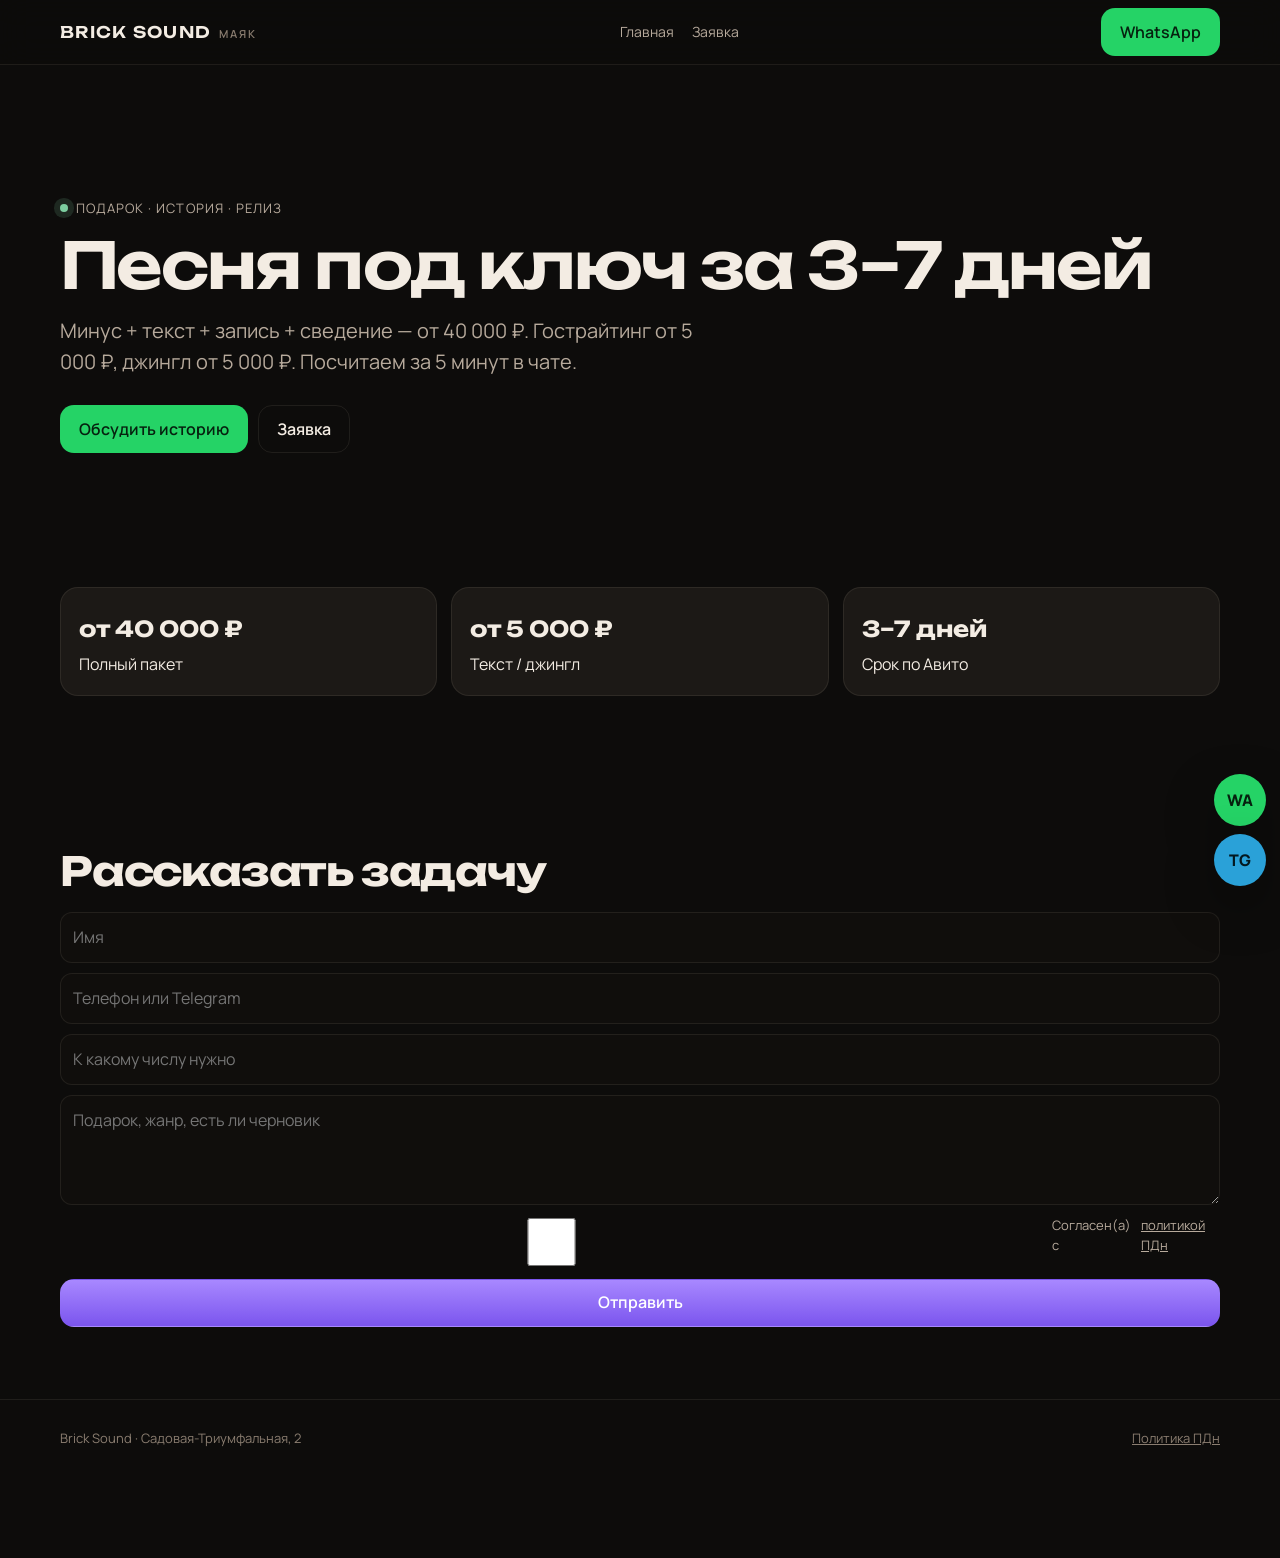
==== pesnya-pod-klyuch.html @ 41136cc1 "Add files via upload" ====
<!DOCTYPE html>
<html lang="ru">
<head>
  <meta charset="utf-8">
  <meta name="viewport" content="width=device-width,initial-scale=1">
  <title>Песня под ключ за 3–7 дней — Brick Sound</title>
  <meta name="description" content="Песня под ключ от 40 000 ₽: минус, текст, запись и сведение. Студия у метро Маяковская, срок 3–7 дней.">
  <link rel="canonical" href="https://bricksound.ru/pesnya-pod-klyuch.html">
  <meta property="og:image" content="img/og.jpg">
  <link rel="icon" href="img/favicon.png">
  <link href="https://fonts.googleapis.com/css2?family=Manrope:wght@400;600;700&family=Unbounded:wght@600&display=swap" rel="stylesheet">
  <link rel="stylesheet" href="css/style.css">
</head>
<body>
<header class="header"><div class="wrap header-inner">
  <a class="logo" href="index.html">BRICK SOUND <span>МАЯК</span></a>
  <nav class="nav"><a href="index.html">Главная</a><a href="#lead">Заявка</a></nav>
  <a class="btn btn-wa nav-cta" data-wa href="#">WhatsApp</a>
  <button class="burger" aria-label="Меню">☰</button>
</div></header>
<main>
  <section class="landing-hero wrap">
    <p class="kicker"><i></i> подарок · история · релиз</p>
    <h1>Песня под ключ за 3–7 дней</h1>
    <p class="lead">Минус + текст + запись + сведение — от 40 000 ₽. Гострайтинг от 5 000 ₽, джингл от 5 000 ₽. Посчитаем за 5 минут в чате.</p>
    <div class="hero-actions">
      <a class="btn btn-wa" data-wa href="#">Обсудить историю</a>
      <a class="btn btn-ghost" href="#lead">Заявка</a>
    </div>
  </section>
  <section class="wrap grid-3">
    <div class="pack"><strong>от 40 000 ₽</strong>Полный пакет</div>
    <div class="pack"><strong>от 5 000 ₽</strong>Текст / джингл</div>
    <div class="pack"><strong>3–7 дней</strong>Срок по Авито</div>
  </section>
  <section id="lead" class="wrap">
    <h2 class="sec-title">Рассказать задачу</h2>
    <form id="lead-form">
      <input class="hp" name="company" tabindex="-1" autocomplete="off">
      <input name="name" required placeholder="Имя">
      <input name="contact" required placeholder="Телефон или Telegram">
      <input type="hidden" name="service" value="Песня под ключ">
      <input name="when" placeholder="К какому числу нужно">
      <textarea name="comment" placeholder="Подарок, жанр, есть ли черновик"></textarea>
      <label class="check"><input type="checkbox" name="agree" required> Согласен(а) с <a href="privacy.html">политикой ПДн</a></label>
      <button class="btn btn-accent" type="submit">Отправить</button>
    </form>
    <div class="form-ok"><p>Напишите в WhatsApp — ответим быстрее.</p><a class="btn btn-wa" data-wa-msg href="#">Открыть WhatsApp</a></div>
  </section>
</main>
<footer><div class="wrap foot"><div>Brick Sound · Садовая-Триумфальная, 2</div><div><a href="privacy.html">Политика ПДн</a></div></div></footer>
<div class="sticky-msg"><a class="wa" data-wa href="#">WA</a><a class="tg" data-tg href="#">TG</a></div>
<script src="js/config.js"></script><script src="js/main.js"></script>
</body></html>
---- css/style.css ----
:root{
  --bg:#0d0c0b;
  --bg-2:#151311;
  --bg-3:#1c1916;
  --card:#1a1714;
  --line:rgba(255,236,214,.08);
  --text:#f3ece3;
  --muted:#b7aa9c;
  --dim:#8a7d70;
  --accent:#b48aff;
  --accent-2:#8d6bff;
  --brick:#c56b4a;
  --ok:#7dcea0;
  --wa:#25d366;
  --tg:#2aa1d8;
  --radius:18px;
  --shadow:0 20px 50px rgba(0,0,0,.35);
  --max:1160px;
  --font:"Manrope",system-ui,sans-serif;
  --display:"Unbounded","Manrope",sans-serif;
}
*{box-sizing:border-box}
html{scroll-behavior:smooth}
html,body{margin:0;padding:0;background:var(--bg);color:var(--text);font-family:var(--font);line-height:1.55}
img{max-width:100%;display:block}
a{color:inherit}
button,input,select,textarea{font:inherit}
.wrap{width:min(var(--max),calc(100% - 32px));margin:0 auto}
.skip{position:absolute;left:-999px;top:0}
.skip:focus{left:12px;top:12px;background:#fff;color:#000;padding:8px 12px;z-index:80}

/* header */
.header{position:sticky;top:0;z-index:40;backdrop-filter:blur(16px);background:rgba(13,12,11,.72);border-bottom:1px solid var(--line)}
.header-inner{display:flex;align-items:center;justify-content:space-between;min-height:64px;gap:16px}
.logo{display:flex;align-items:baseline;gap:8px;text-decoration:none;font-family:var(--display);letter-spacing:.08em;font-weight:600}
.logo b{color:var(--accent)}
.logo span{font-size:11px;letter-spacing:.18em;color:var(--dim);font-family:var(--font)}
.nav{display:flex;gap:18px;align-items:center}
.nav a{text-decoration:none;color:var(--muted);font-size:14px}
.nav a:hover{color:var(--text)}
.nav-cta{display:none}
.burger{display:none;width:44px;height:44px;border:1px solid var(--line);border-radius:12px;background:transparent;color:var(--text)}

/* hero */
.hero{position:relative;min-height:100svh;display:grid;align-items:end;overflow:hidden}
.hero-bg{position:absolute;inset:0}
.hero-bg img{width:100%;height:100%;object-fit:cover;filter:saturate(1.05) contrast(1.05)}
.hero-bg::after{content:"";position:absolute;inset:0;background:linear-gradient(180deg,rgba(13,12,11,.25) 0%,rgba(13,12,11,.55) 45%,rgba(13,12,11,.92) 100%)}
.hero-content{position:relative;padding:120px 0 56px}
.kicker{display:inline-flex;gap:8px;align-items:center;color:var(--muted);font-size:13px;letter-spacing:.08em;text-transform:uppercase;margin-bottom:14px}
.kicker i{width:8px;height:8px;border-radius:50%;background:var(--ok);box-shadow:0 0 0 6px rgba(125,206,160,.15)}
h1,.h1{font-family:var(--display);font-weight:600;letter-spacing:-.03em;line-height:1.05;font-size:clamp(32px,6vw,64px);margin:0 0 16px}
.lead{max-width:640px;color:var(--muted);font-size:clamp(16px,2vw,20px);margin:0 0 28px}
.hero-actions{display:flex;flex-wrap:wrap;gap:10px;margin-bottom:22px}
.pills{display:flex;flex-wrap:wrap;gap:8px}
.pill{border:1px solid var(--line);background:rgba(255,255,255,.04);border-radius:999px;padding:8px 12px;font-size:13px;color:var(--muted)}

/* buttons */
.btn{display:inline-flex;align-items:center;justify-content:center;gap:8px;min-height:48px;padding:0 18px;border-radius:14px;text-decoration:none;border:1px solid transparent;cursor:pointer;font-weight:600;transition:.2s transform,.2s background}
.btn:active{transform:translateY(1px)}
.btn-wa{background:var(--wa);color:#06210f}
.btn-ghost{background:transparent;border-color:var(--line);color:var(--text)}
.btn-light{background:var(--text);color:#161311}
.btn-accent{background:linear-gradient(180deg,#a888ff,#7b55ee);color:#fff}
.btn-block{width:100%}

/* sections */
section{padding:72px 0}
.sec-title{font-family:var(--display);font-size:clamp(24px,4vw,40px);margin:0 0 10px;letter-spacing:-.03em}
.sec-sub{color:var(--muted);margin:0 0 28px;max-width:620px}
.clients{display:flex;flex-wrap:wrap;gap:8px 10px}
.client{border:1px solid var(--line);border-radius:999px;padding:8px 12px;color:var(--muted);font-size:13px;background:rgba(255,255,255,.03)}

.grid-3,.grid-2,.cards-6{display:grid;gap:14px}
.cards-6{grid-template-columns:repeat(3,1fr)}
.grid-3{grid-template-columns:repeat(3,1fr)}
.grid-2{grid-template-columns:repeat(2,1fr)}
.card{background:var(--card);border:1px solid var(--line);border-radius:var(--radius);overflow:hidden;box-shadow:var(--shadow)}
.card img{width:100%;height:180px;object-fit:cover}
.card-body{padding:16px 16px 18px}
.card h3{margin:0 0 8px;font-size:20px;font-family:var(--display);letter-spacing:-.02em}
.price{color:var(--accent);font-weight:700;margin:0 0 10px}
.card ul{margin:0 0 14px;padding-left:18px;color:var(--muted)}
.card li{margin:4px 0}

.pack{padding:18px;background:var(--bg-3);border:1px solid var(--line);border-radius:var(--radius)}
.pack strong{display:block;font-size:22px;margin:6px 0;font-family:var(--display)}
.note{font-size:13px;color:var(--dim)}

.gallery{display:grid;grid-template-columns:2fr 1fr 1fr;grid-template-rows:180px 180px;gap:8px}
.gallery a{display:block;overflow:hidden;border-radius:14px;background:#000}
.gallery img{width:100%;height:100%;object-fit:cover;transition:.4s transform}
.gallery a:hover img{transform:scale(1.04)}
.gallery a:first-child{grid-row:1/3}
.equip{display:flex;flex-wrap:wrap;gap:8px;margin-top:18px}
.equip span{background:rgba(180,138,255,.08);border:1px solid rgba(180,138,255,.18);color:#ddd2ff;border-radius:999px;padding:7px 11px;font-size:13px}

.works{display:grid;grid-template-columns:repeat(4,1fr);gap:12px}
.work{position:relative;border-radius:16px;overflow:hidden;min-height:220px;background:#111;border:1px solid var(--line)}
.work img{width:100%;height:220px;object-fit:cover;opacity:.9}
.work figcaption{position:absolute;left:0;right:0;bottom:0;padding:14px;background:linear-gradient(transparent,rgba(0,0,0,.78));font-size:13px}
.work button{position:absolute;right:12px;top:12px;width:44px;height:44px;border-radius:50%;border:0;background:rgba(255,255,255,.92);cursor:pointer}

.reviews{display:grid;grid-template-columns:repeat(3,1fr);gap:12px}
.review{padding:18px;background:var(--bg-3);border-radius:var(--radius);border:1px solid var(--line)}
.review header{display:flex;justify-content:space-between;gap:8px;margin-bottom:8px;color:var(--muted);font-size:13px}
.stars{color:#f0c36a;letter-spacing:2px}

.map-grid{display:grid;grid-template-columns:1fr 1.15fr;gap:16px;align-items:stretch}
.map-card iframe{width:100%;height:100%;min-height:320px;border:0;border-radius:var(--radius);filter:grayscale(.2) contrast(1.05)}

.faq details{border-bottom:1px solid var(--line);padding:12px 0}
.faq summary{cursor:pointer;font-weight:650;list-style:none;display:flex;justify-content:space-between;gap:12px}
.faq summary::-webkit-details-marker{display:none}
.faq summary:after{content:"+";color:var(--accent)}
.faq details[open] summary:after{content:"–"}
.faq p{color:var(--muted);margin:8px 0 4px}

.form-box{display:grid;grid-template-columns:1fr .85fr;gap:18px}
form{display:grid;gap:10px}
label{font-size:13px;color:var(--muted)}
input,select,textarea{width:100%;background:#100e0c;border:1px solid var(--line);color:var(--text);border-radius:12px;padding:12px 12px;min-height:48px}
textarea{min-height:110px;resize:vertical}
.check{display:flex;gap:10px;align-items:flex-start;font-size:13px;color:var(--muted)}
.hp{position:absolute;left:-9999px;opacity:0}
.form-ok{display:none;padding:22px;border:1px solid rgba(125,206,160,.3);background:rgba(125,206,160,.08);border-radius:var(--radius)}
.contacts-mini a{display:block;margin:6px 0;color:var(--muted);text-decoration:none}

footer{border-top:1px solid var(--line);padding:28px 0 110px;color:var(--dim);font-size:13px}
.foot{display:flex;justify-content:space-between;gap:16px;flex-wrap:wrap}

.sticky-msg{position:fixed;right:14px;bottom:14px;z-index:50;display:flex;flex-direction:column;gap:8px}
.sticky-msg a{width:52px;height:52px;border-radius:50%;display:grid;place-items:center;text-decoration:none;font-weight:800;box-shadow:var(--shadow);color:#06210f}
.sticky-msg .wa{background:var(--wa)}
.sticky-msg .tg{background:var(--tg);color:#031820}
.sticky-msg .call{background:var(--text)}

.cookie{position:fixed;left:14px;bottom:14px;z-index:49;max-width:min(420px,calc(100% - 90px));background:#1b1815;border:1px solid var(--line);border-radius:16px;padding:14px;display:none}
.cookie p{margin:0 0 10px;color:var(--muted);font-size:13px}

.landing-hero{padding:120px 0 40px}
.page-404{min-height:70vh;display:grid;place-items:center;text-align:center}

@media (max-width:960px){
  .cards-6,.grid-3,.reviews,.works{grid-template-columns:repeat(2,1fr)}
  .gallery{grid-template-columns:1fr 1fr;grid-template-rows:none}
  .gallery a:first-child{grid-row:auto}
  .form-box,.map-grid{grid-template-columns:1fr}
  .nav{display:none}
  .nav.open{display:flex;position:absolute;top:64px;left:0;right:0;flex-direction:column;background:#141210;padding:16px;border-bottom:1px solid var(--line)}
  .burger,.nav-cta{display:inline-flex}
}
@media (max-width:640px){
  .cards-6,.grid-3,.grid-2,.reviews,.works{grid-template-columns:1fr}
  .hero{min-height:92svh}
  section{padding:56px 0}
  .sticky-msg{right:10px;bottom:10px}
}
@media (prefers-reduced-motion:reduce){
  *{scroll-behavior:auto;transition:none!important}
}
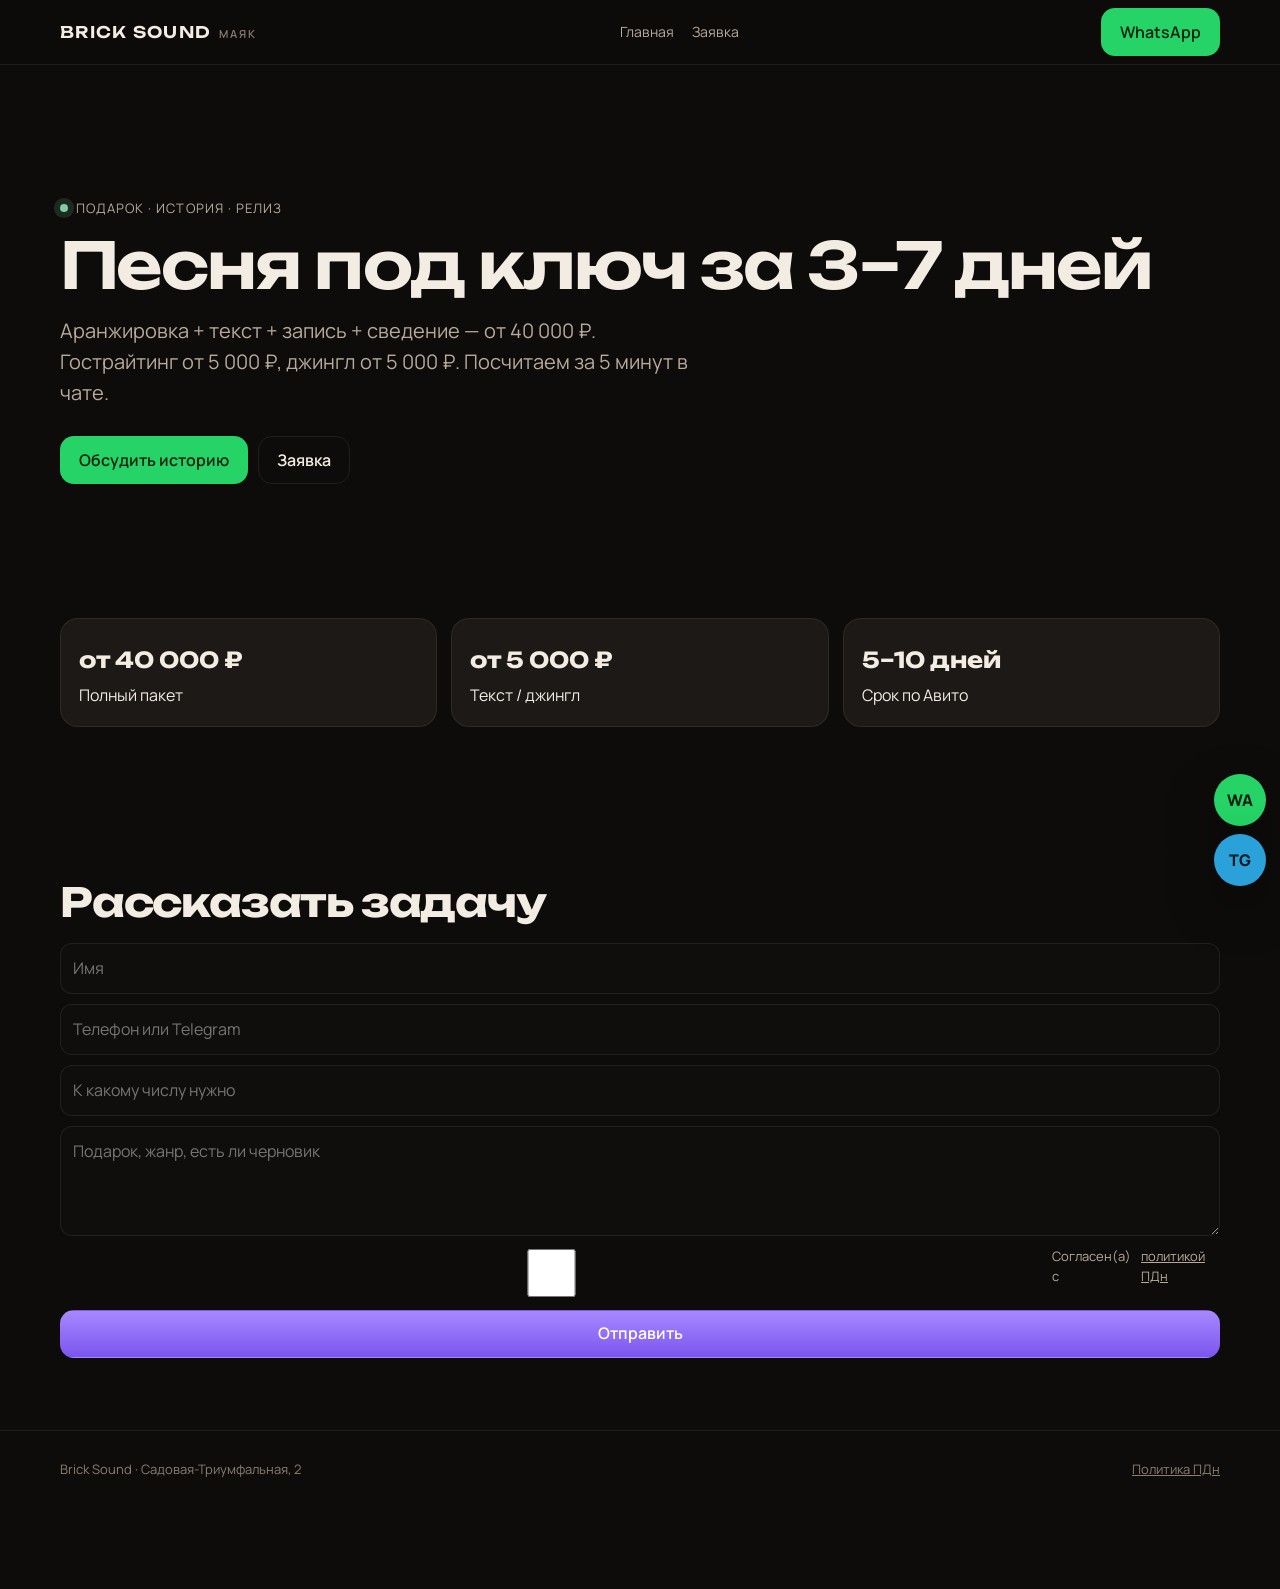
==== commit aeb470b2: "Update pesnya-pod-klyuch.html" ====
--- a/pesnya-pod-klyuch.html
+++ b/pesnya-pod-klyuch.html
@@ -22,7 +22,7 @@
   <section class="landing-hero wrap">
     <p class="kicker"><i></i> подарок · история · релиз</p>
     <h1>Песня под ключ за 3–7 дней</h1>
-    <p class="lead">Минус + текст + запись + сведение — от 40 000 ₽. Гострайтинг от 5 000 ₽, джингл от 5 000 ₽. Посчитаем за 5 минут в чате.</p>
+    <p class="lead">Аранжировка + текст + запись + сведение — от 40 000 ₽. Гострайтинг от 5 000 ₽, джингл от 5 000 ₽. Посчитаем за 5 минут в чате.</p>
     <div class="hero-actions">
       <a class="btn btn-wa" data-wa href="#">Обсудить историю</a>
       <a class="btn btn-ghost" href="#lead">Заявка</a>
@@ -31,7 +31,7 @@
   <section class="wrap grid-3">
     <div class="pack"><strong>от 40 000 ₽</strong>Полный пакет</div>
     <div class="pack"><strong>от 5 000 ₽</strong>Текст / джингл</div>
-    <div class="pack"><strong>3–7 дней</strong>Срок по Авито</div>
+    <div class="pack"><strong>5–10 дней</strong>Срок по Авито</div>
   </section>
   <section id="lead" class="wrap">
     <h2 class="sec-title">Рассказать задачу</h2>
--- a/css/style.css
+++ b/css/style.css
@@ -97,9 +97,23 @@
 
 .works{display:grid;grid-template-columns:repeat(4,1fr);gap:12px}
 .work{position:relative;border-radius:16px;overflow:hidden;min-height:220px;background:#111;border:1px solid var(--line)}
-.work img{width:100%;height:220px;object-fit:cover;opacity:.9}
-.work figcaption{position:absolute;left:0;right:0;bottom:0;padding:14px;background:linear-gradient(transparent,rgba(0,0,0,.78));font-size:13px}
-.work button{position:absolute;right:12px;top:12px;width:44px;height:44px;border-radius:50%;border:0;background:rgba(255,255,255,.92);cursor:pointer}
+.work-link{display:block;position:relative;color:inherit;text-decoration:none}
+.work img{width:100%;height:220px;object-fit:cover;opacity:.9;transition:.35s transform,.35s opacity}
+.work-link:hover img{transform:scale(1.04);opacity:1}
+.work figcaption{position:absolute;left:0;right:0;bottom:0;padding:14px;background:linear-gradient(transparent,rgba(0,0,0,.78));font-size:13px;pointer-events:none}
+.work-play{position:absolute;right:12px;top:12px;width:44px;height:44px;border-radius:50%;border:0;background:rgba(255,255,255,.92);display:grid;place-items:center;color:#111;font-size:14px;pointer-events:none}
+
+.vk-slider{position:relative}
+.vk-track{display:grid;grid-template-columns:repeat(3,1fr);gap:12px}
+.vk-slide{min-width:0}
+.vk-frame{position:relative;aspect-ratio:16/9;border-radius:14px;overflow:hidden;background:#000;border:1px solid var(--line)}
+.vk-frame iframe{position:absolute;inset:0;width:100%;height:100%;border:0}
+.vk-cap{margin:10px 0 0;color:var(--muted);font-size:13px}
+.vk-controls{display:none;align-items:center;justify-content:center;gap:14px;margin-top:14px}
+.vk-nav{width:44px;height:44px;border-radius:12px;border:1px solid var(--line);background:rgba(255,255,255,.06);color:var(--text);cursor:pointer;font-size:22px;line-height:1}
+.vk-dots{display:flex;gap:8px}
+.vk-dots button{width:8px;height:8px;padding:0;border:0;border-radius:50%;background:rgba(255,255,255,.28);cursor:pointer}
+.vk-dots button.is-on{background:var(--accent);width:18px;border-radius:99px}
 
 .reviews{display:grid;grid-template-columns:repeat(3,1fr);gap:12px}
 .review{padding:18px;background:var(--bg-3);border-radius:var(--radius);border:1px solid var(--line)}
@@ -142,6 +156,10 @@
 .page-404{min-height:70vh;display:grid;place-items:center;text-align:center}
 
 @media (max-width:960px){
+  .vk-track{display:flex;overflow-x:auto;scroll-snap-type:x mandatory;-webkit-overflow-scrolling:touch;gap:12px;scrollbar-width:none}
+  .vk-track::-webkit-scrollbar{display:none}
+  .vk-slide{flex:0 0 100%;scroll-snap-align:center;scroll-snap-stop:always}
+  .vk-controls{display:flex}
   .cards-6,.grid-3,.reviews,.works{grid-template-columns:repeat(2,1fr)}
   .gallery{grid-template-columns:1fr 1fr;grid-template-rows:none}
   .gallery a:first-child{grid-row:auto}
